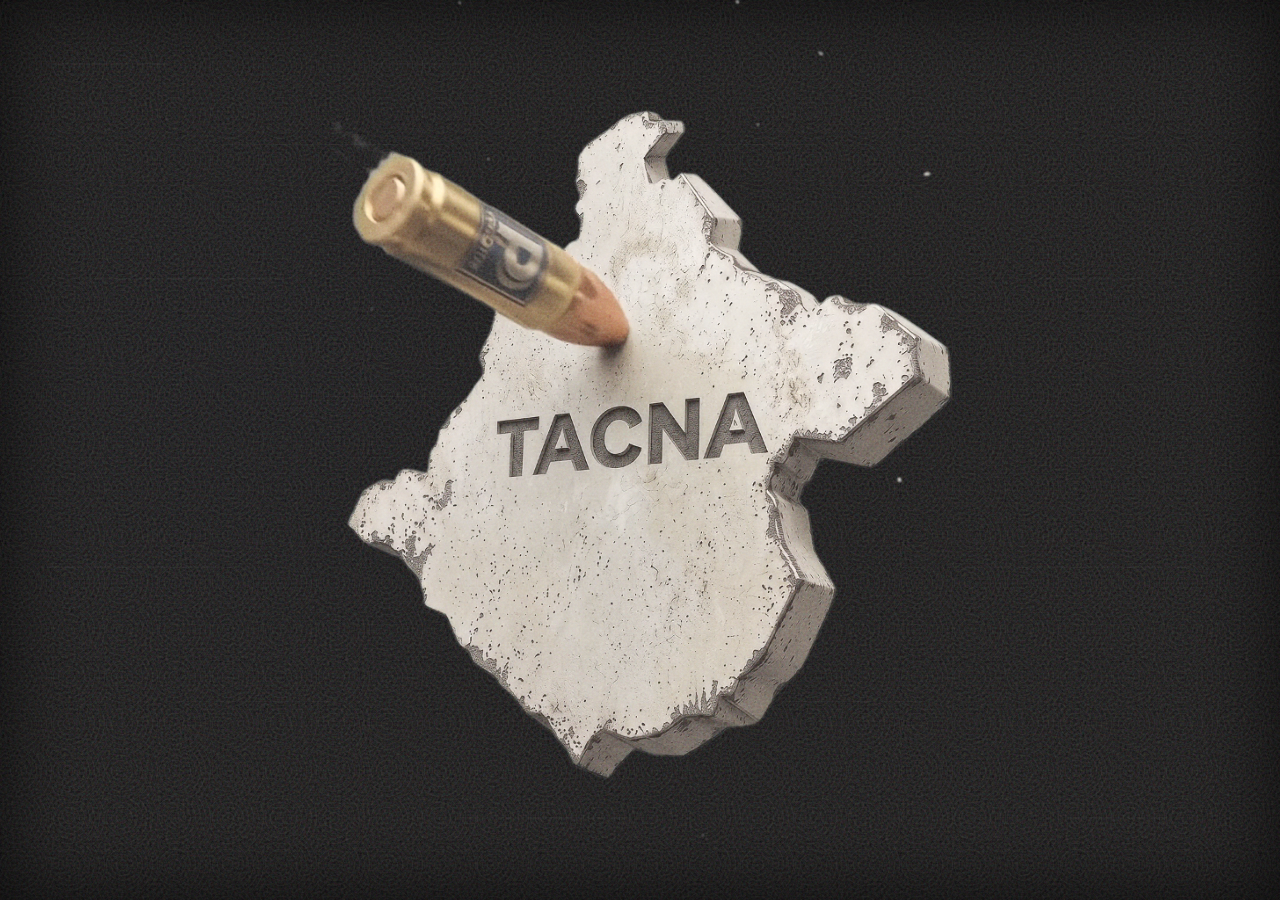
==== index.html @ 29232360 "17" ====
<!doctype html>
<html lang="es">
<head>
  <meta charset="UTF-8">
  <meta name="viewport" content="width=device-width, initial-scale=1">
  <meta name="theme-color" content="#000000">
  <meta name="description" content="YO NO · SÚMATE A LA CAMPAÑA">
  <meta property="og:title" content="¿ÉSTO QUIERES PARA TACNA?">
  <meta property="og:description" content="YO NO · SÚMATE A LA CAMPAÑA">
  <meta property="og:image" content="https://lamafiadelnorteentacna.github.io/img/prev.jpg">
  <meta property="og:image:secure_url" content="https://lamafiadelnorteentacna.github.io/img/prev.jpg">
  <meta property="og:image:type" content="image/jpeg">
  <meta property="og:image:alt" content="¿ESTO QUIERES PARA TACNA? YO NO. SÚMATE A LA CAMPAÑA">
  <meta property="og:image:width" content="1200">
  <meta property="og:image:height" content="630">
  <meta property="og:url" content="https://lamafiadelnorteentacna.github.io/">
  <meta property="og:type" content="website">
  <meta property="og:site_name" content="La mafia del norte en Tacna">
  <meta name="twitter:card" content="summary_large_image">
  <meta name="twitter:title" content="¿ESTO QUIERES PARA TACNA?">
  <meta name="twitter:description" content="YO NO · SÚMATE A LA CAMPAÑA">
  <meta name="twitter:image" content="https://lamafiadelnorteentacna.github.io/img/prev.jpg">
  <link rel="canonical" href="https://lamafiadelnorteentacna.github.io/">
  <title>¿ESTO QUIERES PARA TACNA?</title>
  <link rel="preconnect" href="https://fonts.googleapis.com">
  <link rel="preconnect" href="https://fonts.gstatic.com" crossorigin>
  <link href="https://fonts.googleapis.com/css2?family=Special+Elite&family=Staatliches&display=swap" rel="stylesheet">
  <link rel="stylesheet" href="style.css?v=20260925-background-2">
  <script src="script.js?v=20260925-audio-visibility-2" defer></script>
  <script src="gallery.js?v=20260925-gallery-rectangles-4" defer></script>
  <meta name="gallery-api-endpoint" content="https://mafia-tacna-api.acunanuncamas.workers.dev/api/gallery">
</head>
<body>
  <div class="intro" id="intro" hidden aria-label="Introducción visual">
    <video id="intro-video" autoplay muted playsinline preload="auto" aria-hidden="true" tabindex="-1">
      <source src="img/sangre.webm" type="video/webm">
      <source src="img/sangre.mp4" type="video/mp4">
    </video>
    <button class="skip-intro" id="skip-intro" type="button">Omitir intro <span aria-hidden="true">↗</span></button>
  </div>

  <div class="poster" id="poster" tabindex="-1">
    <header class="masthead">
      <!-- Edita aquí el título, manteniendo un span por línea. -->
      <h1><span>LA MAFIA DE ACUÑA</span><span>GOBERNARÁ TACNA</span></h1>
    </header>

    <main>
      <figure class="portrait">
        <div class="portrait-glow" aria-hidden="true"></div>
        <img src="img/acuna.png?v=ae7a9cd11261-1790397288" alt="Retrato de César Acuña" fetchpriority="high" decoding="async">
        <span class="registration registration-left" aria-hidden="true">+</span>
        <span class="registration registration-right" aria-hidden="true">+</span>
      </figure>

      <div class="lower-content">
      <section class="statement" aria-labelledby="question">
        <h2 id="question">¿ESTO QUIERES PARA  <span>TACNA?</span></h2>
        <button class="primary-button" id="say-no" type="button"><span>¡YO NO!</span><img class="button-hand" src="img/mano.png" width="40" height="54" alt="" aria-hidden="true" draggable="false"></button>
        <span class="test-mode-badge" id="test-mode-badge" hidden>&#129514; MODO PRUEBA</span>
        <div class="counter-block">
          <!-- Valor de muestra. Cada celda representa un dígito; no aumenta al pulsar. -->
          <div class="counter" id="counter" role="img" aria-label="Contador de muestra: 004320" data-value="004320">
            <span aria-hidden="true">0</span><span aria-hidden="true">0</span><span aria-hidden="true">4</span><span aria-hidden="true">3</span><span aria-hidden="true">2</span><span aria-hidden="true">0</span>
          </div>
          <p class="counter-caption">TU VOTO CONTIRBUYE CON UNA TACNA SIN MAFIAS</p>
        </div>
      </section>

      <section class="gallery-view" id="gallery-view" aria-labelledby="gallery-heading" hidden>
        <div class="gallery-heading-row">
          <button class="gallery-back" id="gallery-back" type="button">← INICIO</button>
          <h2 id="gallery-heading">GALERÍA DEL HORROR</h2>
        </div>
        <p class="gallery-status" id="gallery-status" role="status">CARGANDO GALERÍA...</p>
        <div class="gallery-columns" id="gallery-columns" aria-label="Fotografías de la galería"></div>
      </section>

    <nav class="bottom-nav" aria-label="Navegación principal">
      <a href="#"><svg viewBox="0 0 32 32" fill="none" stroke="currentColor" stroke-width="1.4" aria-hidden="true"><path d="M7 5h18v23H7zM11 10h10M11 14h10M17 19h4M17 23h4M11 19h3v4h-3z"/></svg><span>NOTICIAS</span></a>
      <a href="#galeria" id="gallery-nav-link" aria-controls="gallery-view"><svg viewBox="0 0 32 32" fill="none" stroke="currentColor" stroke-width="1.4" aria-hidden="true"><path d="M4 7h24v19H4zM4 23l8-8 6 6 4-4 6 6"/><circle cx="22" cy="12" r="2"/></svg><span class="nav-label">GALERÍA<br>DEL HORROR</span></a>
      <a href="#"><svg viewBox="0 0 32 32" fill="none" stroke="currentColor" stroke-width="1.4" aria-hidden="true"><circle cx="16" cy="16" r="12"/><g fill="currentColor" stroke="none"><circle cx="10" cy="16" r="1.5"/><circle cx="16" cy="16" r="1.5"/><circle cx="22" cy="16" r="1.5"/></g></svg><span>MÁS</span></a>
    </nav>
    <footer><span class="footer-mark" aria-hidden="true">×</span><p>SITIO DESARROLLADO POR <span>VERDADEROS TACNEÑOS</span></p><span class="footer-mark" aria-hidden="true">×</span></footer>
      </div>
    </main>
  </div>
  <div class="gallery-lightbox" id="gallery-lightbox" role="dialog" aria-modal="true" aria-label="Fotografía ampliada" hidden>
    <button class="gallery-lightbox-close" id="gallery-lightbox-close" type="button" aria-label="Cerrar fotografía">×</button>
    <figure class="gallery-lightbox-content">
      <img id="gallery-lightbox-image" alt="">
      <figcaption id="gallery-lightbox-caption"></figcaption>
    </figure>
  </div>
  <button class="audio-toggle" id="audio-toggle" type="button" aria-label="Silenciar audio" aria-pressed="false" hidden>
    <svg class="audio-icon" viewBox="0 0 24 24" fill="none" stroke="currentColor" stroke-width="1.7" stroke-linecap="round" stroke-linejoin="round" aria-hidden="true">
      <path d="M4 10v4h3l4 3V7l-4 3H4Z" fill="currentColor" stroke="none"/>
      <path class="audio-wave" d="M15 9.5a4 4 0 0 1 0 5M17.5 7a7.5 7.5 0 0 1 0 10"/>
    </svg>
  </button>
</body>
</html>
---- style.css ----
:root {
  color-scheme: dark;
  --red: #d80b1b;
  --paper: #d9d5cb;
  --blue: #0c40db;
  --typewriter: 'Special Elite', 'Courier New', monospace;
  --display: 'Staatliches', Impact, 'Arial Narrow', sans-serif;
}
* { box-sizing: border-box; }
html { background: #000; }
.poster::before {
  content: '';
  position: fixed;
  inset: 0;
  z-index: 32;
  width: 100%;
  height: 100%;
  pointer-events: none;
  mix-blend-mode: screen;
  opacity: .06;
  background:
    linear-gradient(90deg, transparent 0 4%, #ffffff5c 4.2% 13%, transparent 13.2% 29%, #ffffff40 29.2% 37%, transparent 37.2% 100%) 0 7% / 100% 2px no-repeat,
    linear-gradient(90deg, transparent 0 18%, #ffffff48 18.2% 31%, transparent 31.2% 56%, #ffffff55 56.2% 63%, transparent 63.2% 100%) 0 16% / 100% 1px no-repeat,
    linear-gradient(90deg, transparent 0 7%, #ffffff45 7.2% 22%, transparent 22.2% 44%, #ffffff50 44.2% 52%, transparent 52.2% 81%, #ffffff38 81.2% 89%, transparent 89.2% 100%) 0 31% / 100% 2px no-repeat,
    linear-gradient(90deg, transparent 0 25%, #ffffff4d 25.2% 39%, transparent 39.2% 68%, #ffffff42 68.2% 79%, transparent 79.2% 100%) 0 44% / 100% 1px no-repeat,
    linear-gradient(90deg, transparent 0 3%, #ffffff48 3.2% 17%, transparent 17.2% 48%, #ffffff55 48.2% 58%, transparent 58.2% 76%, #ffffff3d 76.2% 94%, transparent 94.2% 100%) 0 63% / 100% 2px no-repeat,
    linear-gradient(90deg, transparent 0 14%, #ffffff42 14.2% 27%, transparent 27.2% 61%, #ffffff4a 61.2% 72%, transparent 72.2% 100%) 0 78% / 100% 1px no-repeat,
    linear-gradient(90deg, transparent 0 36%, #ffffff4d 36.2% 49%, transparent 49.2% 83%, #ffffff38 83.2% 91%, transparent 91.2% 100%) 0 91% / 100% 2px no-repeat;
  animation: vhs-band-flicker 1.65s steps(8, end) infinite;
}
body {
  margin: 0;
  min-height: 100svh;
  background-color: #000;
  background-image: url("img/fondo a.png");
  background-position: center top;
  background-repeat: no-repeat;
  background-size: cover;
  background-attachment: fixed;
  color: var(--paper);
  font-family: var(--typewriter);
}
@media (max-width: 768px) {
  body {
    background-size: 100% auto;
    background-attachment: scroll;
  }
}
button, a { -webkit-tap-highlight-color: transparent; }
button { font: inherit; }
button, a { touch-action: manipulation; }
button:focus-visible, a:focus-visible { outline: 2px solid var(--blue); outline-offset: 7px; }
[hidden] { display: none !important; }
body::before,
body::after {
  content: ''; position: fixed; inset: 0; width: 100%; height: 100%; pointer-events: none;
}
body::before {
  z-index: 30;
  mix-blend-mode: overlay;
  opacity: .22;
  background-image:
    radial-gradient(circle at 12% 18%, #fff8 0 1px, transparent 1.5px),
    radial-gradient(circle at 68% 72%, #000b 0 1px, transparent 1.5px),
    radial-gradient(circle at 42% 46%, #fff6 0 1.5px, transparent 2px),
    url("data:image/svg+xml,%3Csvg viewBox='0 0 180 180' xmlns='http://www.w3.org/2000/svg'%3E%3Cfilter id='n'%3E%3CfeTurbulence type='fractalNoise' baseFrequency='.42' numOctaves='3' stitchTiles='stitch'/%3E%3C/filter%3E%3Cpath fill='%23fff' filter='url(%23n)' opacity='.75' d='M0 0h180v180H0z'/%3E%3C/svg%3E");
  background-size: 23px 19px, 31px 27px, 37px 33px, 180px 180px;
  animation: vhs-noise .34s steps(4, end) infinite;
}
body::after {
  z-index: 31;
  mix-blend-mode: screen;
  opacity: .32;
  background:
    repeating-radial-gradient(circle at 30% 40%, #ffffff22 0 1px, transparent 1px 5px),
    repeating-radial-gradient(circle at 70% 60%, #d80b1b18 0 1px, transparent 1px 7px),
    url("data:image/svg+xml,%3Csvg viewBox='0 0 180 180' xmlns='http://www.w3.org/2000/svg'%3E%3Cfilter id='n'%3E%3CfeTurbulence type='fractalNoise' baseFrequency='.42' numOctaves='3' stitchTiles='stitch'/%3E%3C/filter%3E%3Cpath fill='%23d80b1b' filter='url(%23n)' opacity='.7' d='M0 0h180v180H0z'/%3E%3C/svg%3E"),
    url("data:image/svg+xml,%3Csvg viewBox='0 0 180 180' xmlns='http://www.w3.org/2000/svg'%3E%3Cfilter id='n'%3E%3CfeTurbulence type='fractalNoise' baseFrequency='.38' numOctaves='3' stitchTiles='stitch'/%3E%3C/filter%3E%3Cpath fill='%230c40db' filter='url(%23n)' opacity='.7' d='M0 0h180v180H0z'/%3E%3C/svg%3E"),
    radial-gradient(ellipse at center, transparent 54%, #00000059 100%),
    radial-gradient(circle at 18% 42%, #003cff0d, transparent 34%),
    radial-gradient(circle at 82% 62%, #d80b1b0b, transparent 36%),
    repeating-linear-gradient(to bottom, transparent 0 2px, #ffffff12 2px 3px, #00000018 3px 4px),
    repeating-linear-gradient(90deg, transparent 0 76px, #0c40db06 77px, transparent 79px);
  background-color: #ffffff12;
  background-size: 53px 47px, 71px 61px, 180px 180px, 180px 180px, auto, auto;
  box-shadow: inset 0 0 80px #000a;
  animation: vhs-flicker 5.8s steps(5, end) infinite;
}
@keyframes vhs-noise {
  0%, 100% { background-position: 0 0; transform: translate(0); }
  25% { background-position: 2px -1px; transform: translateX(-1px); }
  50% { background-position: -1px 1px; transform: translateY(1px); }
  75% { background-position: 1px 0; transform: translateX(1px); }
}
@keyframes vhs-band-flicker {
  0%, 9%, 100% { opacity: .04; transform: translateX(0); }
  12% { opacity: .72; transform: translateX(-3px); }
  16% { opacity: .08; transform: translateX(2px); }
  34% { opacity: .58; transform: translateX(1px); }
  38% { opacity: .05; transform: translateX(-1px); }
  61% { opacity: .68; transform: translateX(3px); }
  66% { opacity: .04; transform: translateX(0); }
  84% { opacity: .52; transform: translateX(-2px); }
  88% { opacity: .06; transform: translateX(1px); }
}
@keyframes vhs-flicker {
  0%, 100% { opacity: .28; filter: brightness(.98); }
  46% { opacity: .36; filter: brightness(1.03); }
  47% { opacity: .25; filter: brightness(.96); }
  48% { opacity: .36; filter: brightness(1.04); }
}
@keyframes vhs-flicker-mobile {
  0%, 100% { opacity: .2; filter: brightness(.99); }
  46% { opacity: .26; filter: brightness(1.02); }
  47% { opacity: .18; filter: brightness(.98); }
  48% { opacity: .26; filter: brightness(1.02); }
}
@keyframes vhs-tracking {
  0%, 62%, 100% { background-position: 0 0, 0 0, 0 0, 0 0, 0 0, 0 0, 0 0, 0 0, 0 0, 0 -115%; }
  64% { background-position: 0 0, 0 0, 0 0, 0 0, 0 0, 0 0, 0 0, 0 0, 0 0, 0 112%; }
  66% { background-position: 0 0, 0 0, 0 0, 0 0, 0 0, 0 0, 0 0, 0 0, 0 0, 0 52%; }
  68% { background-position: 0 0, 0 0, 0 0, 0 0, 0 0, 0 0, 0 0, 0 0, 0 0, 0 112%; }
  70%, 100% { background-position: 0 0, 0 0, 0 0, 0 0, 0 0, 0 0, 0 0, 0 0, 0 0, 0 -115%; }
}
body.vhs-glitch-active::after {
  transform: translateX(4px);
  clip-path: inset(35% 0 61%);
  filter: brightness(1.16) saturate(1.25);
  opacity: .52;
  animation: none;
}
body.vhs-signal-clear::before,
body.vhs-signal-clear::after,
body.vhs-signal-clear .poster::before {
  opacity: 0 !important;
  animation: none !important;
  filter: none !important;
}
.poster { width: min(100%, 980px); padding: 22px 22px 12px; margin-inline: auto; }
.masthead { position: relative; z-index: 1; }
h1 { position: relative; width: fit-content; margin: 0 auto; font-family: var(--display); font-weight: 400; font-size: clamp(24px, 14.2vw, 128px); line-height: .86; letter-spacing: -.025em; text-align: center; color: var(--red); text-shadow: 1px 1px #490610, -1px 0 #a81424; transform: rotate(-1deg); animation: vhs-text-chroma 6.5s steps(2, end) infinite; }
h1 span { display: block; }
h1 span:nth-child(2) { color: #80caff; text-shadow: 1px 1px #133d64, -1px 0 #498ac0; }
h1::after { content: ''; position: absolute; inset: 0; pointer-events: none; opacity: .53; background: repeating-linear-gradient(176deg, transparent 0 9px, #0008 10px, transparent 11px 18px), repeating-linear-gradient(93deg, transparent 0 33px, #0009 34px, transparent 35px 67px); }
.portrait { position: relative; z-index: 2; isolation: isolate; margin: -38px -22px -23px; display: grid; place-items: center; }
.portrait-glow { display: none; }
.portrait img { display: block; width: 100%; max-width: 100%; height: auto; object-fit: contain; object-position: center bottom; filter: drop-shadow(10px 0 17px #06102b55); -webkit-mask-image: linear-gradient(#000 0 80%, transparent 100%); mask-image: linear-gradient(#000 0 80%, transparent 100%); }
.page-revealed .portrait img { animation: portrait-float 5.4s ease-in-out infinite; }
@keyframes portrait-float {
  0%, 100% { transform: translate3d(0, 0, 0) rotate(0deg); }
  20% { transform: translate3d(-2px, 2px, 0) rotate(-.18deg); }
  45% { transform: translate3d(2px, -2px, 0) rotate(.16deg); }
  70% { transform: translate3d(3px, 2px, 0) rotate(.2deg); }
}
.registration { position: absolute; bottom: 24%; color: #554747; font: 18px var(--typewriter); }
.registration-left { left: 2%; }
.registration-right { right: 2%; }
.lower-content { position: relative; z-index: 3; }
.statement { position: relative; z-index: 2; text-align: center; }
h2 { margin: 0 auto 8px; font-size: clamp(18px, 5.8vw, 29px); font-weight: 400; line-height: 1.15; letter-spacing: -.055em; text-shadow: 1px 0 #d80b1b55, -1px 0 #0c40db55; }
h2 span { color: var(--red); }
.primary-button {
  --glitch-shift: 3px;
  --glitch-return: -2px;
  gap: 8px;
  position: relative; display: flex; align-items: center; justify-content: center;
  width: min(78%, 280px); min-height: 64px; margin-inline: auto; padding: 5px 16px; text-align: center;
  border: 0; border-radius: 2px; isolation: isolate;
  background: transparent;
  color: #fff4e9; font: 400 clamp(42px, 13vw, 56px)/1 var(--display); letter-spacing: .045em;
  text-shadow: 0 2px 1px #700512, 1px 0 #d80b1b55, -1px 0 #0c40db55; cursor: pointer;
  filter: drop-shadow(0 4px 0 #62030d);
  transition: transform .18s, filter .18s;
}
.primary-button::before {
  content: ''; position: absolute; inset: 0; pointer-events: none;
  background:
    repeating-linear-gradient(173deg, transparent 0 11px, #36020866 12px, transparent 13px 25px),
    repeating-linear-gradient(87deg, transparent 0 39px, #f8a59c33 40px, transparent 41px 73px),
    linear-gradient(175deg, #bd1322, var(--red) 44%, #9f0715);
  box-shadow: inset 0 2px 0 #ff85925c, inset 0 -3px 0 #65030f, inset 0 0 14px #47000760;
  /* Small uneven cuts around the painted edges, without clipping the glow. */
  clip-path: polygon(0 6%, 5% 3%, 7% 6%, 12% 2%, 23% 4%, 25% 0, 38% 3%, 40% 1%, 54% 3%, 57% 0, 70% 3%, 72% 6%, 76% 2%, 90% 4%, 96% 1%, 100% 5%, 99% 23%, 100% 31%, 98.5% 45%, 100% 52%, 99% 68%, 100% 80%, 99% 96%, 94% 98%, 88% 95%, 85% 100%, 71% 97%, 66% 99%, 53% 96%, 49% 100%, 35% 97%, 31% 100%, 18% 96%, 14% 99%, 5% 96%, 0 98%, 1% 81%, 0 71%, 1.5% 57%, 0 48%, 1% 32%, 0 20%);
}
.primary-button::after {
  content: ''; position: absolute; inset: 4px; z-index: -1; pointer-events: none;
  border-radius: 5px; opacity: .6;
  box-shadow: 0 0 13px 3px #f0173b99, 0 0 27px 6px #c408234d;
}
.page-revealed .primary-button:not(.is-sequencing)::after {
  animation: button-glow 2.4s ease-in-out 3.3s infinite,
    button-glitch-glow 7.8s steps(1, end) 3.3s infinite;
}
@keyframes button-glow {
  0%, 100% { opacity: .45; transform: scale(.98); }
  50% { opacity: 1; transform: scale(1.025); }
}
.primary-button span { position: relative; z-index: 1; min-width: 0; overflow-wrap: anywhere; }
.primary-button .button-hand {
  position: relative; z-index: 1; display: block; flex: 0 0 auto;
  width: clamp(32px, 9vw, 40px); max-width: 40px; height: auto; max-height: 54px; aspect-ratio: 250 / 335;
  object-fit: contain; pointer-events: none; user-select: none;
  filter: drop-shadow(0 2px 2px #180106b3);
}
.page-revealed .primary-button:not(.is-sequencing) .button-hand {
  animation: button-hand-float 2.8s ease-in-out 3.3s infinite;
}
@keyframes button-hand-float {
  0%, 100% { transform: translateY(1px) rotate(0deg); }
  50% { transform: translateY(-4px) rotate(-4deg); }
}
/* Three different 195ms bursts, 2.5-2.7s apart; no duplicated text or JS. */
.page-revealed .primary-button:not(.is-sequencing):not(:active):not(.is-pressed) {
  animation: button-microglitch 7.8s steps(1, end) 3.3s infinite;
}
.page-revealed .primary-button:not(.is-sequencing) span {
  animation: button-text-glitch 7.8s steps(1, end) 3.3s infinite;
}
.page-revealed .primary-button:not(.is-sequencing)::before {
  animation: button-edge-glitch 7.8s steps(1, end) 3.3s infinite;
}
.primary-button:focus-visible { --glitch-shift: 4px; --glitch-return: -3px; }
/* Leave the existing pressed transform in full control during a tap. */
.primary-button:active span, .primary-button.is-pressed span,
.primary-button:active::before, .primary-button.is-pressed::before,
.primary-button:active::after, .primary-button.is-pressed::after {
  animation: none;
}
@keyframes button-microglitch {
  0%, 31.5%, 64.5%, 99.5%, 100% { transform: translateX(0); }
  29% { transform: translateX(var(--glitch-shift)); }
  29.7% { transform: translateX(var(--glitch-return)); }
  30.8% { transform: translateX(1px); }
  62% { transform: translateX(var(--glitch-return)); }
  63.2% { transform: translateX(var(--glitch-shift)); }
  64% { transform: translateX(-1px); }
  97% { transform: translateX(2px); }
  97.5% { transform: translateX(var(--glitch-return)); }
  98.6% { transform: translateX(var(--glitch-shift)); }
}
@keyframes button-text-glitch {
  0%, 31.5%, 64.5%, 99.5%, 100% { text-shadow: inherit; }
  29%, 63.2%, 97.5% {
    text-shadow: var(--glitch-shift) 0 #ff1744, var(--glitch-return) 0 #59e8ff, 0 2px 1px #700512;
  }
  29.7%, 62%, 98.6% {
    text-shadow: var(--glitch-return) 1px #ff1744, var(--glitch-shift) -1px #59e8ff, 0 2px 1px #700512;
  }
  30.8%, 64%, 97% { text-shadow: -1px 0 #ff1744, 2px 0 #59e8ff; }
}
@keyframes button-edge-glitch {
  0%, 31.5%, 64.5%, 99.5%, 100% { transform: none; }
  29%, 63.2%, 97.5% { transform: translateX(-1px) skewX(1deg); }
  29.7%, 62%, 98.6% { transform: translateX(1px) skewX(-1.2deg); }
  30.8%, 64%, 97% { transform: translateX(-1px); }
}
@keyframes button-glitch-glow {
  0%, 31.5%, 64.5%, 99.5%, 100% { filter: brightness(1); }
  29%, 63.2%, 97.5% { filter: brightness(1.8); }
  29.7%, 62%, 98.6% { filter: brightness(1.35); }
  30.8%, 64%, 97% { filter: brightness(1.6); }
}
@keyframes vhs-text-chroma {
  0%, 82%, 100% { text-shadow: 1px 1px #490610, -1px 0 #a81424; }
  83% { text-shadow: 2px 1px #d80b1b99, -2px 0 #0c40db99; }
  84% { text-shadow: 1px 1px #490610, -1px 0 #a81424; }
}
body.vhs-glitch-active :is(h1, h2, .primary-button) { text-shadow: 2px 0 #d80b1b99, -2px 0 #0c40db99; }
.primary-button:active, .primary-button.is-pressed { transform: translateY(4px) scale(.98); filter: brightness(.85) drop-shadow(0 1px 0 #62030d); }
/* Participation sequence: scoped to this button, with a fixed outer footprint. */
.primary-button > span, .primary-button .button-hand { transition: opacity .2s linear; }
.primary-button.is-sequencing {
  height: max(64px, calc(clamp(42px, 13vw, 56px) + 10px));
}
.primary-button[data-phase="fading"] > span,
.primary-button.is-sequencing .button-hand { opacity: 0; }
.primary-button.is-sequencing:not([data-phase="fading"]) .button-hand { visibility: hidden; }
.primary-button.is-sequencing:not([data-phase="fading"]) > span {
  position: absolute; inset: 0 12px; display: flex; align-items: center; justify-content: center;
  font: 400 clamp(12px, 3.4vw, 15px)/1.25 var(--typewriter);
  letter-spacing: 0; color: #080b10; text-shadow: none; overflow-wrap: normal;
}
.primary-button[data-phase="registering"] > span::after {
  content: '|'; flex: 0 0 auto; margin-left: 2px;
  animation: button-registration-cursor .7s steps(1, end) infinite;
}
.primary-button.is-confirmed::before {
  background:
    repeating-linear-gradient(173deg, transparent 0 11px, #05265055 12px, transparent 13px 25px),
    repeating-linear-gradient(87deg, transparent 0 39px, #d9f5ff55 40px, transparent 41px 73px),
    linear-gradient(175deg, #80caff, #58b4ef 55%, #0c40db);
  box-shadow: inset 0 2px 0 #e0f7ff99, inset 0 -3px 0 #103970, inset 0 0 14px #082b5040;
}
.primary-button.is-confirmed::after {
  box-shadow: 0 0 13px 3px #80caff99, 0 0 27px 6px #0c40db66;
}
.primary-button.is-confirmed { filter: drop-shadow(0 4px 0 #103970); }
.primary-button.is-sequencing[data-phase="signal"] > span {
  font-size: clamp(16px, 4.5vw, 21px);
}
.primary-button.is-sequencing[data-phase="confirmed"] > span {
  font-size: clamp(16px, 4.5vw, 21px);
  animation: button-confirmation-impact .16s ease-out both;
}
.primary-button:is([data-phase="signal"], [data-phase="reset"]) {
  --signal-duration: 240ms; transition: none;
  animation: button-signal-change var(--signal-duration) steps(1, end) both;
}
.primary-button[data-phase="reset"] { --signal-duration: 180ms; }
.primary-button.is-sequencing:is([data-phase="signal"], [data-phase="reset"]) > span {
  text-shadow: 3px 0 #ff1744, -3px 0 #80caff;
}
.primary-button:is([data-phase="signal"], [data-phase="reset"]) > span::before {
  content: ''; position: absolute; inset: 0 -12px; z-index: 2; pointer-events: none;
  background: linear-gradient(0deg, transparent 0 18%, #80caffb3 18% 26%, transparent 26% 47%, #ff1744b3 47% 53%, transparent 53% 73%, #e7faff99 73% 80%, transparent 80%);
  mix-blend-mode: screen;
  animation: button-signal-bands var(--signal-duration) steps(1, end) both;
}
.primary-button:is([data-phase="signal"], [data-phase="reset"])::before {
  animation: button-signal-edge var(--signal-duration) steps(1, end) both;
}
.primary-button:is([data-phase="signal"], [data-phase="reset"])::after {
  opacity: 1; filter: brightness(1.8);
}
@keyframes button-registration-cursor { 0%, 100% { opacity: 1; } 50% { opacity: 0; } }
@keyframes button-confirmation-impact {
  from { opacity: .2; transform: scale(.94); }
  to { opacity: 1; transform: scale(1); }
}
@keyframes button-signal-change {
  0%, 100% { transform: translateX(0); }
  12% { transform: translateX(-4px); }
  31% { transform: translateX(3px) skewX(1deg); }
  48% { transform: translateX(-3px); }
  67% { transform: translateX(4px) skewX(-1deg); }
  84% { transform: translateX(-1px); }
}
@keyframes button-signal-bands {
  0%, 100% { opacity: 0; transform: translateX(0); }
  12%, 48% { opacity: .85; transform: translateX(5px); }
  31%, 67% { opacity: .65; transform: translateX(-5px); }
  84% { opacity: .3; transform: translateX(2px); }
}
@keyframes button-signal-edge {
  0%, 100% { transform: none; }
  12%, 48% { transform: translateX(1px) skewX(-1.5deg); }
  31%, 67% { transform: translateX(-1px) skewX(1.5deg); }
  84% { transform: translateX(1px); }
}
@media (prefers-reduced-motion: reduce) {
  .primary-button.is-sequencing:is([data-phase="signal"], [data-phase="reset"]) > span { text-shadow: none; }
  .primary-button:is([data-phase="signal"], [data-phase="reset"]) > span::before { display: none; }
  .primary-button:is([data-phase="signal"], [data-phase="reset"])::after { filter: none; }
}
.test-mode-badge:not([hidden]) { display: block; width: max-content; margin: 6px auto 0; padding: 2px 5px; border: 1px solid #6b655e; color: #aaa39b; font-size: 9px; letter-spacing: .08em; }
.counter-block { margin: 12px auto 0; }
.counter { display: flex; justify-content: center; gap: 4px; }
.counter span { position: relative; display: grid; place-items: center; width: clamp(29px, 8.7vw, 39px); height: clamp(39px, 11vw, 48px); border: 1px solid #7c786d; border-radius: 2px; background: linear-gradient(#c0bdb4, #eee9dc 48%, #77736b 49%, #ddd8cb 52%, #c9c5b9); color: #171717; box-shadow: inset 0 0 6px #0005, 0 2px #292621; font: 400 clamp(27px, 7.8vw, 35px)/1 var(--typewriter); padding-top: 5px; }
/* Flip only the paper digits that change, starting at the rightmost cell. */
.counter span.is-flipping { color: transparent; perspective: 220px; }
.counter span.is-flipping::before,
.counter span.is-flipping::after {
  position: absolute; inset: -1px; display: grid; place-items: center; padding-top: 5px;
  border: 1px solid #7c786d; border-radius: 2px;
  background: linear-gradient(#c0bdb4, #eee9dc 48%, #77736b 49%, #ddd8cb 52%, #c9c5b9);
  color: #171717; box-shadow: inset 0 0 6px #0005, 0 2px #292621;
  backface-visibility: hidden;
}
.counter span.is-flipping::before {
  content: attr(data-flip-from); transform-origin: center top;
  animation: counter-flip-out 460ms ease-in var(--flip-delay) both;
}
.counter span.is-flipping::after {
  content: attr(data-flip-to); transform-origin: center bottom;
  animation: counter-flip-in 460ms ease-out var(--flip-delay) both;
}
@keyframes counter-flip-out {
  0%, 4% { opacity: 1; transform: rotateX(0); }
  49% { opacity: 1; transform: rotateX(-90deg); filter: blur(.4px); }
  50%, 100% { opacity: 0; transform: rotateX(-90deg); }
}
@keyframes counter-flip-in {
  0%, 49% { opacity: 0; transform: rotateX(90deg); }
  50% { opacity: 1; transform: rotateX(90deg); filter: blur(.4px); }
  100% { opacity: 1; transform: rotateX(0); }
}
@media (prefers-reduced-motion: reduce) {
  .counter span.is-flipping::before,
  .counter span.is-flipping::after { animation: none; }
}
.counter span:nth-child(3n) { transform: rotate(.7deg) translateY(1px); }
.counter span:nth-child(4) { transform: rotate(-1deg); }
.counter-caption { margin: 8px 0 0; font-size: 8px; letter-spacing: .18em; color: #928b84; }
.bottom-nav { display: grid; grid-template-columns: repeat(3, minmax(0, 1fr)); max-width: 460px; margin: 6px auto 0; padding: 2px 0; }
.bottom-nav a { display: flex; flex-direction: column; align-items: center; justify-content: center; gap: 6px; min-height: 52px; color: #b8b2aa; text-decoration: none; font-size: 11px; letter-spacing: .09em; transition: color .2s; }
.bottom-nav .nav-label { line-height: 1; text-align: center; }
.bottom-nav svg { width: 28px; height: 28px; }
footer { display: flex; align-items: center; justify-content: center; gap: 4px; margin: 6px auto 0; color: #918a83; font-size: clamp(7px, 1.9vw, 9px); letter-spacing: .035em; }
footer p { margin: 0; }
footer span:not(.footer-mark) { color: #bdb5ab; }
.footer-mark { color: #950d1b; font-size: 19px; line-height: 1; flex-shrink: 0; }
.intro { position: fixed; inset: 0; z-index: 20; display: flex; align-items: center; justify-content: center; overflow: hidden; background: #000; opacity: 1; transition: opacity var(--intro-fade-duration, 1400ms) ease-in-out; }
.intro video { display: block; width: auto; height: min(100dvh, 100svh); max-width: 100vw; object-fit: contain; }
.intro.is-leaving { opacity: 0; pointer-events: none; }
.skip-intro { position: absolute; right: 50%; bottom: max(24px, env(safe-area-inset-bottom)); transform: translateX(50%); border: 2px solid var(--red); outline: 2px solid var(--red); outline-offset: 4px; padding: 13px 20px; min-height: 48px; max-width: calc(100vw - 32px); color: #fff; background: var(--red); font-size: clamp(16px, 4vw, 19px); cursor: pointer; }
.skip-intro:focus-visible { outline: 3px solid #fff; outline-offset: 4px; }
.skip-intro.is-ready { animation: skip-intro-float 2.8s ease-in-out infinite; }
.skip-intro span { margin-left: 7px; }
.audio-toggle { position: fixed; right: max(16px, env(safe-area-inset-right)); bottom: max(32px, calc(env(safe-area-inset-bottom) + 16px)); z-index: 40; display: grid; place-items: center; width: 34px; height: 34px; padding: 0; border: 1px solid #d9d5cb99; border-radius: 50%; color: var(--paper); background: #000b; cursor: pointer; }
.audio-icon { width: 19px; height: 19px; }
.audio-toggle.is-muted { color: var(--red); border-color: var(--red); }
.audio-toggle.is-muted .audio-wave { display: none; }
.audio-toggle:focus-visible { outline: 1px solid var(--red); outline-offset: 3px; }
@media (hover: hover) {
  .audio-toggle:hover { color: #fff; border-color: var(--red); }
}
@keyframes skip-intro-float {
  0%, 100% { transform: translateX(50%) translateY(0) scale(1); }
  35% { transform: translateX(50%) translateY(-4px) scale(1.025); }
  68% { transform: translateX(50%) translateY(1px) scale(.98); }
}
.intro-playing { overflow: hidden; }
/* Keep the layout in place while the three groups emerge from the background. */
.poster:focus { outline: none; }
.intro-playing :is(.portrait, .masthead, .lower-content) { opacity: 0; visibility: hidden; }
.page-revealed :is(.portrait, .masthead, .lower-content) {
  animation: emerge .95s cubic-bezier(.2, .65, .3, 1) both;
  transform-origin: center center;
}
.page-revealed .portrait { animation-delay: .35s; }
.page-revealed .masthead { animation-delay: 1.3s; }
.page-revealed .lower-content { animation-delay: 2.25s; transform-origin: center top; }
@keyframes emerge {
  from { opacity: 0; visibility: hidden; transform: scale(.78); }
  to { opacity: 1; visibility: visible; transform: scale(1); }
}
@media (hover: hover) {
  .primary-button:hover:not(:active):not(.is-pressed) { --glitch-shift: 4px; --glitch-return: -3px; filter: brightness(1.12) drop-shadow(0 4px 0 #62030d); }

  .bottom-nav a:hover { color: var(--red); }
  .bottom-nav a:nth-child(2):hover { color: #7393ff; }
  .skip-intro:hover { border-color: var(--red); }
}
@media (min-width: 600px) {
  .poster { padding: 28px 42px 20px; }
  .portrait { margin: -58px -14px -28px; }
  .portrait img { max-height: 440px; max-width: 540px; }
  .registration-left { left: 17%; }
  .registration-right { right: 17%; }
  .bottom-nav { margin-top: 6px; }
}
@media (min-width: 769px) {
  .intro video { height: 125dvh; width: auto; max-width: none; object-fit: contain; }
}
@media (max-width: 768px) {
  .intro video { height: min(94dvh, 94svh); max-width: 96vw; }
}
@media (prefers-reduced-motion: reduce) {
  .poster::before { opacity: .22; animation: none; }
  *, *::before, *::after { animation: none !important; transition: none !important; }
  body::before { opacity: .07; transform: none; }
  body::after { opacity: .08; filter: none; background-position: 0 0, 0 0, 0 0, 0 0, 0 0, 0 0; }
}
@media (max-width: 599px) {
  .poster::before { opacity: .32; }
  body::before { opacity: .13; }
  body::after { opacity: .2; box-shadow: inset 0 0 58px #0008; animation-name: vhs-flicker-mobile, vhs-tracking; }
  h1 { animation-duration: 8s; }
  h1 { text-shadow: 1px 1px #490610, -1px 0 #a8142480; }
  h1 span:nth-child(2) { text-shadow: 1px 1px #133d6480, -1px 0 #498ac080; }
  h2 { text-shadow: 1px 0 #d80b1b38, -1px 0 #0c40db38; }
  .primary-button { text-shadow: 0 2px 1px #700512, 1px 0 #d80b1b38, -1px 0 #0c40db38; }
}
@media (prefers-reduced-motion: reduce) {
  body::before { opacity: .07; }
  body::after { opacity: .1; box-shadow: inset 0 0 58px #0007; }
}

/* Gallery view shares the existing navigation and footer with the landing. */
.poster.view-switching :is(.masthead, .portrait, .statement) {
  animation: none;
  transition: opacity .36s ease;
}
.poster.gallery-open :is(.masthead, .portrait, .statement) {
  opacity: 0;
  pointer-events: none;
}
.gallery-view {
  position: relative;
  width: min(1280px, calc(100vw - 32px));
  margin: 0 0 18px 50%;
  transform: translateX(-50%);
  opacity: 0;
  transition: opacity .36s ease;
}
.gallery-view.is-visible { opacity: 1; }
.gallery-heading-row {
  display: flex;
  align-items: end;
  justify-content: space-between;
  gap: 16px;
  margin-bottom: 14px;
}
.gallery-heading-row h2 {
  margin: 0;
  color: #80caff;
  font: 400 clamp(26px, 5vw, 52px)/.95 var(--display);
  letter-spacing: .015em;
  text-align: right;
}
.gallery-back {
  flex: 0 0 auto;
  padding: 7px 9px;
  border: 1px solid #6e6765;
  color: var(--paper);
  background: #0d0d0d;
  font: 400 12px var(--typewriter);
  cursor: pointer;
}
.gallery-back:hover, .gallery-back:focus-visible { border-color: #80caff; color: #80caff; }
.gallery-status {
  margin: 12px auto;
  color: #aaa39b;
  font: 400 12px/1.5 var(--typewriter);
  text-align: center;
}
.gallery-columns {
  --gallery-gap: 8px;
  display: grid;
  grid-template-columns: repeat(var(--gallery-count, 2), minmax(0, 1fr));
  gap: var(--gallery-gap);
  height: clamp(380px, calc(100dvh - 185px), 790px);
  overflow: hidden;
  background: #000;
}
.gallery-columns:empty { display: none; }
.gallery-column {
  min-width: 0;
  overflow: hidden;
  opacity: 0;
  transform: translate3d(0, -70px, 0);
  transition: opacity .55s ease, transform .65s cubic-bezier(.2, .65, .3, 1);
  transition-delay: calc(var(--column-index) * 55ms);
}
.gallery-column:nth-child(even) { transform: translate3d(0, 70px, 0); }
.gallery-columns.is-entered .gallery-column { opacity: 1; transform: translate3d(0, 0, 0); }
.gallery-track { display: flex; flex-direction: column; }
.gallery-view.is-running .gallery-track { will-change: transform; }
.gallery-column[data-direction="up"] .gallery-track {
  animation: gallery-scroll-up var(--travel-duration) linear infinite;
  animation-play-state: paused;
}
.gallery-column[data-direction="down"] .gallery-track {
  animation: gallery-scroll-down var(--travel-duration) linear infinite;
  animation-play-state: paused;
}
.gallery-view.is-running .gallery-track { animation-play-state: running; }
.gallery-view.is-running .gallery-column.is-paused .gallery-track { animation-play-state: paused; }
@media (hover: hover) {
  .gallery-view.is-running .gallery-column:hover .gallery-track,
  .gallery-view.is-running .gallery-column:focus-within .gallery-track { animation-play-state: paused; }
}
.gallery-set {
  display: flex;
  flex-direction: column;
  gap: var(--gallery-gap);
  padding-bottom: var(--gallery-gap);
}
.gallery-photo {
  display: block;
  width: 100%;
  aspect-ratio: 4 / 5;
  padding: 0;
  overflow: hidden;
  border: 0;
  background: #171416;
  cursor: zoom-in;
}
.gallery-photo img {
  display: block;
  width: 100%;
  height: 100%;
  object-fit: cover;
  opacity: .75;
  filter: brightness(.55);
  transition: opacity .28s ease, filter .28s ease, transform .28s ease;
}
.gallery-photo:is(:hover, :focus-visible, .is-selected) img {
  opacity: 1;
  filter: brightness(1);
  transform: scale(1.035);
}
.gallery-photo:focus-visible { outline: 2px solid #80caff; outline-offset: -2px; }
@keyframes gallery-scroll-up {
  from { transform: translate3d(0, 0, 0); }
  to { transform: translate3d(0, -50%, 0); }
}
@keyframes gallery-scroll-down {
  from { transform: translate3d(0, -50%, 0); }
  to { transform: translate3d(0, 0, 0); }
}
.gallery-lightbox {
  position: fixed;
  inset: 0;
  z-index: 60;
  display: grid;
  place-items: center;
  padding: 56px 16px 24px;
  background: #000e;
}
.gallery-lightbox-content { max-width: 100%; max-height: 100%; margin: 0; text-align: center; }
.gallery-lightbox-content img {
  display: block;
  max-width: min(100%, 1100px);
  max-height: calc(100dvh - 110px);
  margin: auto;
  object-fit: contain;
}
.gallery-lightbox-content figcaption { margin-top: 10px; color: var(--paper); font-size: 12px; }
.gallery-lightbox-close {
  position: absolute;
  top: max(12px, env(safe-area-inset-top));
  right: max(14px, env(safe-area-inset-right));
  width: 42px;
  height: 42px;
  border: 1px solid #a39c96;
  color: #fff;
  background: #111;
  font-size: 29px;
  line-height: 1;
  cursor: pointer;
}
body.gallery-lightbox-open { overflow: hidden; }
@media (max-width: 599px) {
  .gallery-view { width: calc(100vw - 16px); }
  .gallery-heading-row { gap: 8px; }
  .gallery-heading-row h2 { font-size: clamp(25px, 8vw, 38px); }
  .gallery-columns { --gallery-gap: 6px; height: clamp(400px, calc(100dvh - 170px), 730px); }
}
@media (prefers-reduced-motion: reduce) {
  .poster.view-switching :is(.masthead, .portrait, .statement),
  .gallery-view, .gallery-column { transition: none; }
  .gallery-column { opacity: 1; transform: none; overflow-y: auto; }
  .gallery-track { animation: none !important; will-change: auto; }
  .gallery-set[aria-hidden="true"] { display: none; }
  .gallery-photo img { transition: none; }
}
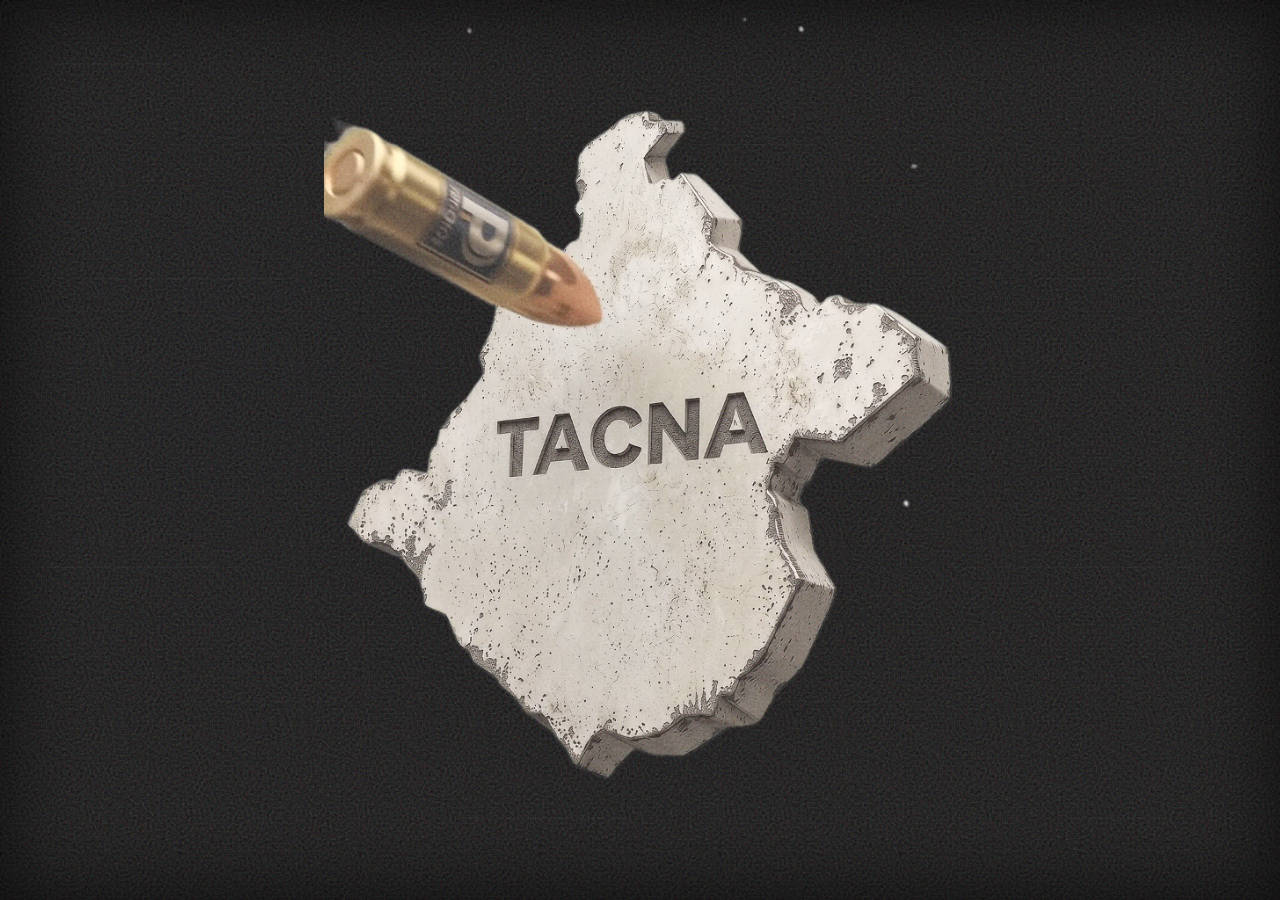
==== commit 8ef8ecf7: "18" ====
--- a/index.html
+++ b/index.html
@@ -25,9 +25,9 @@
   <link rel="preconnect" href="https://fonts.googleapis.com">
   <link rel="preconnect" href="https://fonts.gstatic.com" crossorigin>
   <link href="https://fonts.googleapis.com/css2?family=Special+Elite&family=Staatliches&display=swap" rel="stylesheet">
-  <link rel="stylesheet" href="style.css?v=20260925-background-2">
+  <link rel="stylesheet" href="style.css?v=20260926-gallery-tabs-5">
   <script src="script.js?v=20260925-audio-visibility-2" defer></script>
-  <script src="gallery.js?v=20260925-gallery-rectangles-4" defer></script>
+  <script src="gallery.js?v=20260926-gallery-tabs-6" defer></script>
   <meta name="gallery-api-endpoint" content="https://mafia-tacna-api.acunanuncamas.workers.dev/api/gallery">
 </head>
 <body>
@@ -72,8 +72,15 @@
           <button class="gallery-back" id="gallery-back" type="button">← INICIO</button>
           <h2 id="gallery-heading">GALERÍA DEL HORROR</h2>
         </div>
-        <p class="gallery-status" id="gallery-status" role="status">CARGANDO GALERÍA...</p>
-        <div class="gallery-columns" id="gallery-columns" aria-label="Fotografías de la galería"></div>
+        <div class="gallery-tabs" role="tablist" aria-label="Contenido de la galería">
+          <button class="gallery-tab" id="gallery-photos-tab" type="button" role="tab" aria-selected="true" aria-controls="gallery-photos-panel">FOTOS</button>
+          <button class="gallery-tab" id="gallery-videos-tab" type="button" role="tab" aria-selected="false" aria-controls="gallery-videos-panel" tabindex="-1">VIDEOS</button>
+        </div>
+        <div id="gallery-photos-panel" role="tabpanel" aria-labelledby="gallery-photos-tab">
+          <p class="gallery-status" id="gallery-status" role="status">CARGANDO GALERÍA...</p>
+          <div class="gallery-columns" id="gallery-columns" aria-label="Fotografías de la galería"></div>
+        </div>
+        <div class="gallery-videos-panel" id="gallery-videos-panel" role="tabpanel" aria-labelledby="gallery-videos-tab" hidden></div>
       </section>
 
     <nav class="bottom-nav" aria-label="Navegación principal">
--- a/style.css
+++ b/style.css
@@ -42,7 +42,7 @@
 }
 @media (max-width: 768px) {
   body {
-    background-size: 100% auto;
+    background-image: none;
     background-attachment: scroll;
   }
 }
@@ -494,6 +494,14 @@
   transition: opacity .36s ease;
 }
 .gallery-view.is-visible { opacity: 1; }
+.gallery-tabs { display: flex; justify-content: center; gap: 10px; margin-bottom: 14px; }
+.gallery-tab { min-width: 100px; min-height: 44px; padding: 10px 18px; border: 1px solid #6e6765; background: #0d0d0d; color: var(--paper); font: 400 14px/1 var(--typewriter); cursor: pointer; }
+.gallery-tab[aria-selected="true"] { border-color: var(--red); background: var(--red); color: #fff; }
+.gallery-tab:focus-visible { outline: 2px solid #80caff; outline-offset: 3px; }
+.gallery-videos-panel { height: clamp(380px, calc(100dvh - 185px), 790px); background: #000; }
+@media (max-width: 599px) {
+  .gallery-videos-panel { height: clamp(400px, calc(100dvh - 170px), 730px); }
+}
 .gallery-heading-row {
   display: flex;
   align-items: end;
@@ -533,7 +541,7 @@
   overflow: hidden;
   background: #000;
 }
-.gallery-columns:empty { display: none; }
+.gallery-view:not(.is-loading) .gallery-columns:empty { display: none; }
 .gallery-column {
   min-width: 0;
   overflow: hidden;
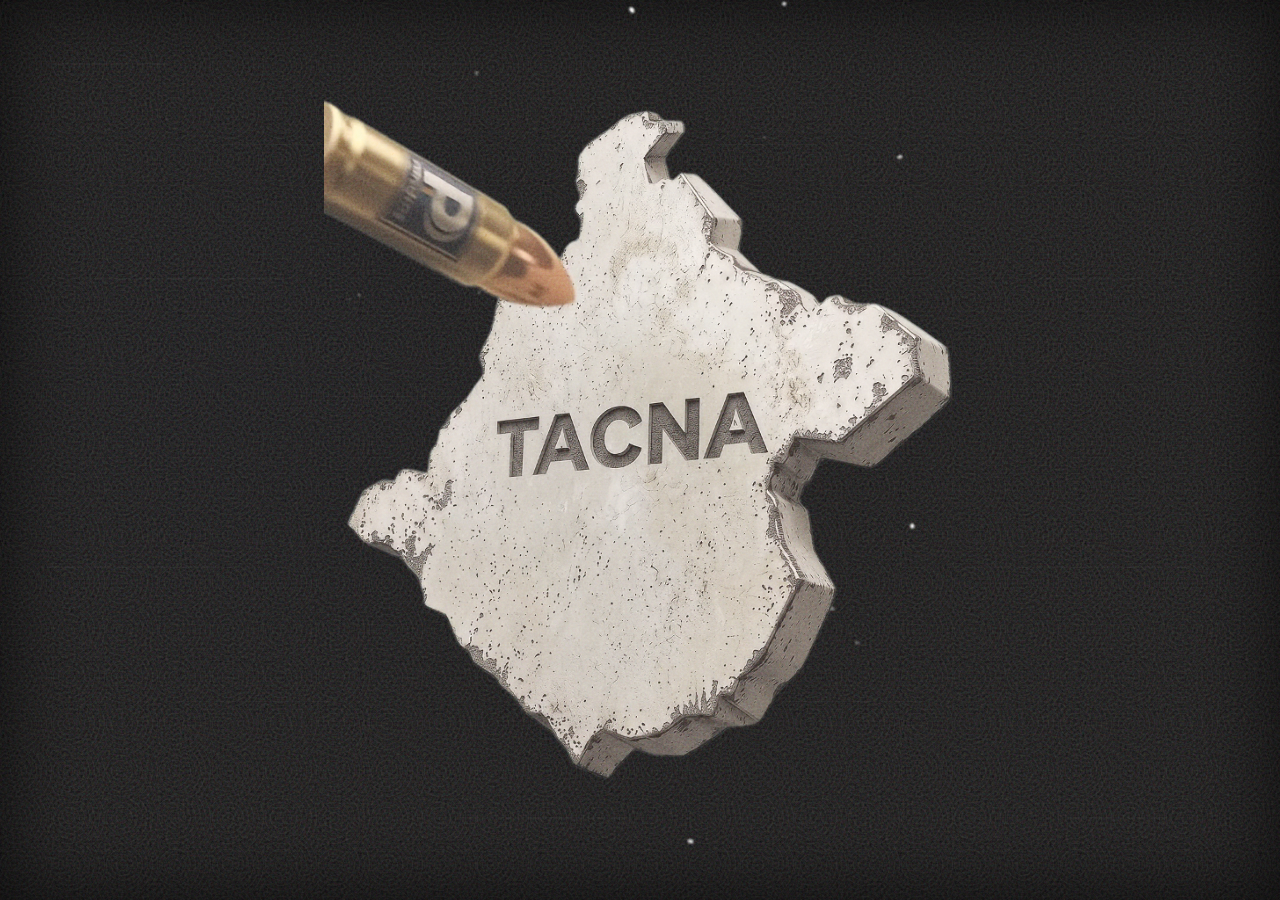
==== commit dcaaeb98: "19" ====
--- a/index.html
+++ b/index.html
@@ -25,9 +25,10 @@
   <link rel="preconnect" href="https://fonts.googleapis.com">
   <link rel="preconnect" href="https://fonts.gstatic.com" crossorigin>
   <link href="https://fonts.googleapis.com/css2?family=Special+Elite&family=Staatliches&display=swap" rel="stylesheet">
-  <link rel="stylesheet" href="style.css?v=20260926-gallery-tabs-5">
-  <script src="script.js?v=20260925-audio-visibility-2" defer></script>
-  <script src="gallery.js?v=20260926-gallery-tabs-6" defer></script>
+  <link rel="stylesheet" href="style.css?v=20260926-videos-1">
+  <script src="script.js?v=20260926-videos-1" defer></script>
+  <script src="gallery.js?v=20260926-videos-1" defer></script>
+  <script src="gallery-videos.js?v=1" defer></script>
   <meta name="gallery-api-endpoint" content="https://mafia-tacna-api.acunanuncamas.workers.dev/api/gallery">
 </head>
 <body>
@@ -99,6 +100,12 @@
       <figcaption id="gallery-lightbox-caption"></figcaption>
     </figure>
   </div>
+  <dialog class="gallery-video-dialog" id="gallery-video-dialog" aria-label="Video ampliado">
+    <button class="gallery-video-close" id="gallery-video-close" type="button" aria-label="Cerrar video">×</button>
+    <video id="gallery-video-player" controls playsinline preload="metadata"></video>
+    <p id="gallery-video-caption"></p>
+    <p id="gallery-video-status" role="status"></p>
+  </dialog>
   <button class="audio-toggle" id="audio-toggle" type="button" aria-label="Silenciar audio" aria-pressed="false" hidden>
     <svg class="audio-icon" viewBox="0 0 24 24" fill="none" stroke="currentColor" stroke-width="1.7" stroke-linecap="round" stroke-linejoin="round" aria-hidden="true">
       <path d="M4 10v4h3l4 3V7l-4 3H4Z" fill="currentColor" stroke="none"/>
--- a/style.css
+++ b/style.css
@@ -652,4 +652,24 @@
   .gallery-track { animation: none !important; will-change: auto; }
   .gallery-set[aria-hidden="true"] { display: none; }
   .gallery-photo img { transition: none; }
+}
+/* Video previews reuse the photo columns and their alternating movement. */
+.gallery-videos-panel { height: auto; min-height: clamp(380px, calc(100dvh - 185px), 790px); }
+.video-columns:empty { display: none; }
+.gallery-videos-panel.is-running .gallery-track { animation-play-state: running; }
+.gallery-video-card { aspect-ratio: 9 / 16; position: relative; }
+.gallery-video-card video { display: block; width: 100%; height: 100%; object-fit: cover; pointer-events: none; opacity: .75; filter: brightness(.65); }
+.gallery-video-card:is(:hover, :focus-visible) video { opacity: 1; filter: brightness(1); }
+.video-play-mark { position: absolute; inset: 0; display: grid; place-items: center; color: #fff; font: 24px/1 sans-serif; text-shadow: 0 2px 8px #000; pointer-events: none; }
+.gallery-video-dialog { position: fixed; inset: 0; width: 100%; max-width: none; height: 100%; max-height: none; margin: 0; padding: 52px 16px 18px; border: 0; background: #000f; color: var(--paper); text-align: center; }
+.gallery-video-dialog::backdrop { background: #000e; }
+.gallery-video-dialog video { display: block; width: auto; max-width: 100%; height: min(76dvh, 900px); margin: 0 auto; object-fit: contain; background: #000; }
+.gallery-video-dialog p { margin: 12px auto 0; max-width: 600px; font-size: 12px; }
+.gallery-video-close { position: absolute; right: max(16px, env(safe-area-inset-right)); top: max(12px, env(safe-area-inset-top)); width: 38px; height: 38px; border: 1px solid #aaa; background: #000; color: #fff; font-size: 27px; cursor: pointer; }
+body.gallery-video-open { overflow: hidden; }
+@media (hover: hover) {
+  .gallery-videos-panel.is-running .gallery-column:is(:hover, :focus-within) .gallery-track { animation-play-state: paused; }
+}
+@media (max-width: 599px) {
+  .gallery-videos-panel { min-height: clamp(400px, calc(100dvh - 170px), 730px); }
 }
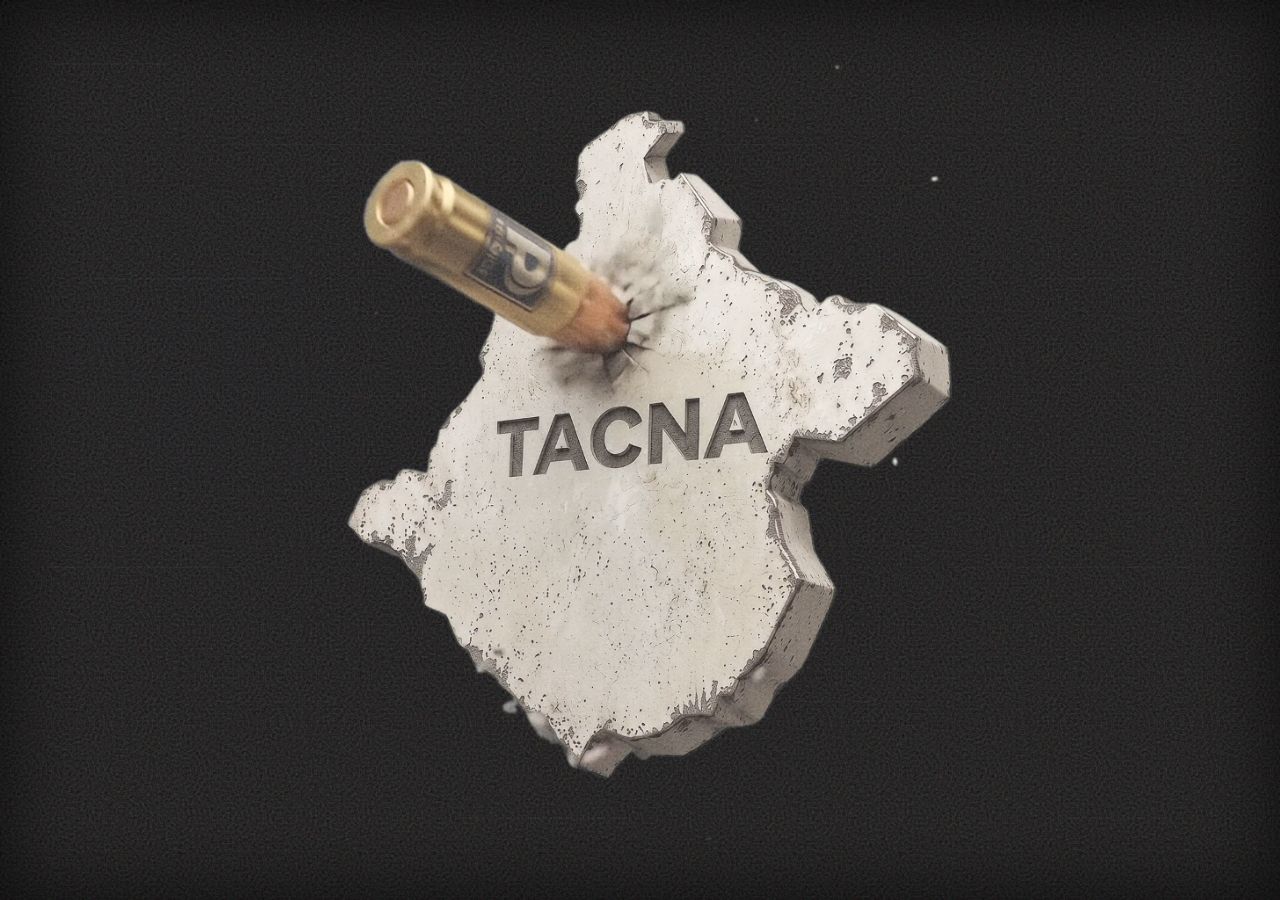
==== commit b53a25ad: "20" ====
--- a/index.html
+++ b/index.html
@@ -25,10 +25,10 @@
   <link rel="preconnect" href="https://fonts.googleapis.com">
   <link rel="preconnect" href="https://fonts.gstatic.com" crossorigin>
   <link href="https://fonts.googleapis.com/css2?family=Special+Elite&family=Staatliches&display=swap" rel="stylesheet">
-  <link rel="stylesheet" href="style.css?v=20260926-videos-1">
-  <script src="script.js?v=20260926-videos-1" defer></script>
-  <script src="gallery.js?v=20260926-videos-1" defer></script>
-  <script src="gallery-videos.js?v=1" defer></script>
+  <link rel="stylesheet" href="style.css?v=20260926-gallery-fit-2">
+  <script src="script.js?v=20260926-gallery-fit-2" defer></script>
+  <script src="gallery.js?v=20260926-gallery-fit-2" defer></script>
+  <script src="gallery-videos.js?v=20260926-gallery-fit-2" defer></script>
   <meta name="gallery-api-endpoint" content="https://mafia-tacna-api.acunanuncamas.workers.dev/api/gallery">
 </head>
 <body>
--- a/style.css
+++ b/style.css
@@ -672,4 +672,47 @@
 }
 @media (max-width: 599px) {
   .gallery-videos-panel { min-height: clamp(400px, calc(100dvh - 170px), 730px); }
+}
+/* The gallery occupies the viewport; only its columns scroll. Home is unchanged. */
+body.gallery-page-open { overflow: hidden; }
+.poster.gallery-layout {
+  position: fixed; inset: 0; width: min(100%, 1320px); height: 100dvh;
+  padding: max(14px, env(safe-area-inset-top)) 16px max(10px, env(safe-area-inset-bottom));
+  display: flex; flex-direction: column; overflow: hidden;
+}
+.gallery-layout > main, .gallery-layout .lower-content {
+  display: flex; flex-direction: column; flex: 1; min-height: 0;
+}
+.gallery-layout .gallery-view {
+  display: flex; flex-direction: column; flex: 1; min-height: 0;
+  width: 100%; margin: 0; transform: none; gap: 12px; overflow: hidden;
+}
+.gallery-layout .gallery-heading-row { flex: 0 0 auto; align-items: center; gap: 16px; margin: 0; }
+.gallery-layout .gallery-heading-row h2 { font-size: clamp(25px, 4.5vw, 42px); line-height: 1.08; text-align: right; }
+.gallery-layout .gallery-back { min-height: 44px; padding: 10px 12px; }
+.gallery-layout .gallery-tabs { flex: 0 0 auto; margin: 0; gap: 12px; }
+.gallery-layout :is(#gallery-photos-panel, #gallery-videos-panel) {
+  display: flex; flex-direction: column; flex: 1; min-height: 0; height: auto; overflow: hidden;
+}
+.gallery-layout .gallery-columns { flex: 1; height: auto; min-height: 0; grid-template-rows: minmax(0, 1fr); }
+.gallery-layout .gallery-column { min-height: 0; overflow-x: hidden; overflow-y: auto; overscroll-behavior: contain; touch-action: pan-y; scrollbar-width: none; }
+.gallery-layout .gallery-column::-webkit-scrollbar { display: none; }
+.gallery-column.is-manual .gallery-track { animation: none !important; transform: none; will-change: auto; }
+.gallery-layout .bottom-nav { flex: 0 0 auto; width: 100%; margin: 8px auto 0; padding: 4px 0; }
+.gallery-layout .bottom-nav a { min-height: 58px; gap: 5px; }
+.gallery-layout footer { flex: 0 0 auto; min-height: 20px; margin: 4px auto 0; }
+.gallery-page-open .audio-toggle { bottom: max(8px, env(safe-area-inset-bottom)); right: max(8px, env(safe-area-inset-right)); width: 30px; height: 30px; }
+@media (max-width: 599px) {
+  .poster.gallery-layout { padding-inline: 8px; padding-top: max(10px, env(safe-area-inset-top)); }
+  .gallery-layout .gallery-view { gap: 10px; }
+  .gallery-layout .gallery-heading-row { gap: 12px; }
+  .gallery-layout .gallery-heading-row h2 { font-size: clamp(23px, 6.3vw, 32px); }
+  .gallery-layout .gallery-back { font-size: 11px; padding-inline: 9px; }
+  .gallery-layout .bottom-nav a { font-size: 10px; letter-spacing: .04em; }
+}
+@media (max-height: 450px) {
+  .gallery-layout .gallery-view { gap: 6px; }
+  .gallery-layout .gallery-heading-row h2 { font-size: 24px; }
+  .gallery-layout .bottom-nav a { min-height: 44px; gap: 3px; }
+  .gallery-layout .bottom-nav svg { width: 20px; height: 20px; }
 }
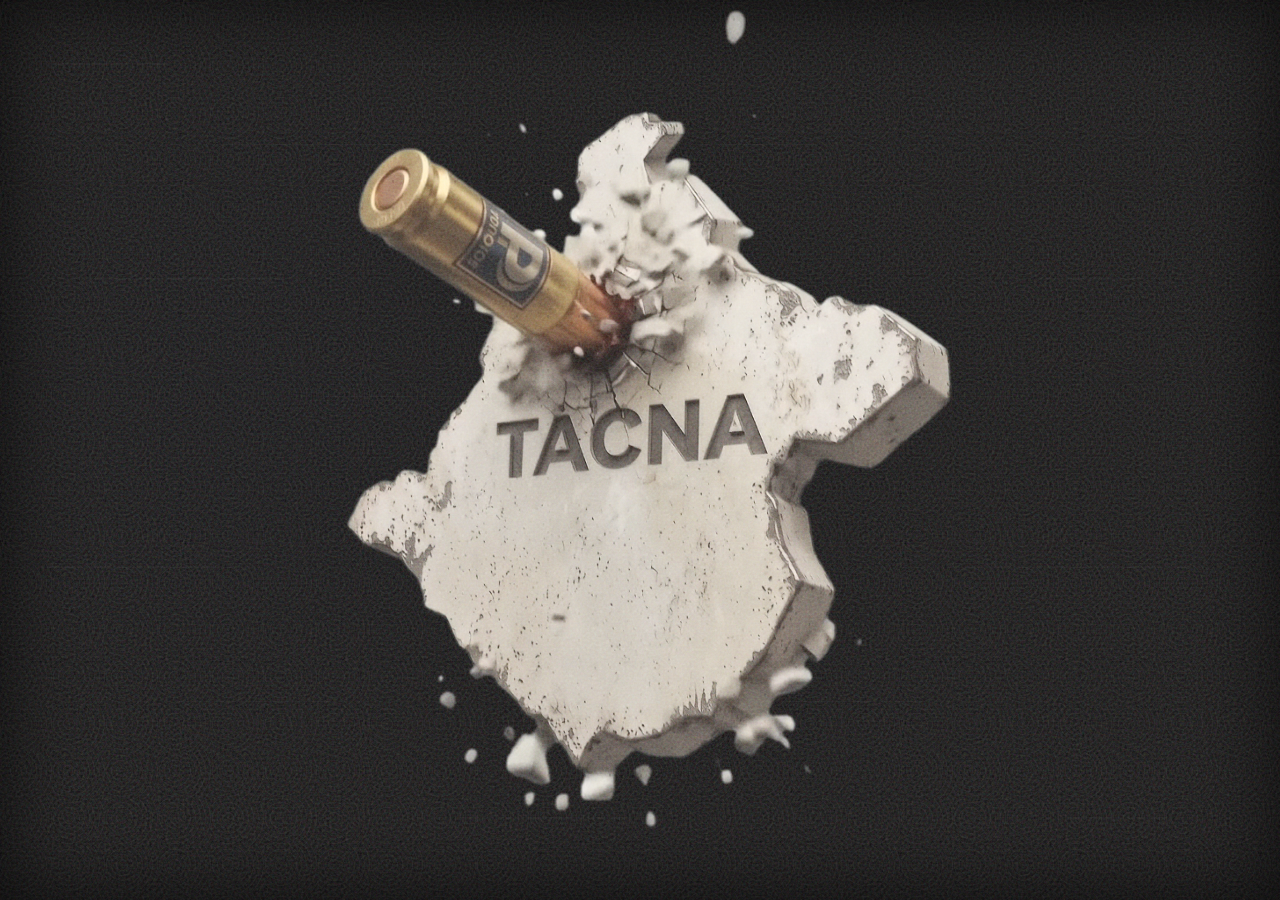
==== commit ebec35f3: "chore: agregar comentario de prueba en index.html Co-authored-by: aider (ollama_chat/devstral:24b) <" ====
--- a/index.html
+++ b/index.html
@@ -112,5 +112,6 @@
       <path class="audio-wave" d="M15 9.5a4 4 0 0 1 0 5M17.5 7a7.5 7.5 0 0 1 0 10"/>
     </svg>
   </button>
+  <!-- PRUEBA AIDER LOCAL -->
 </body>
 </html>
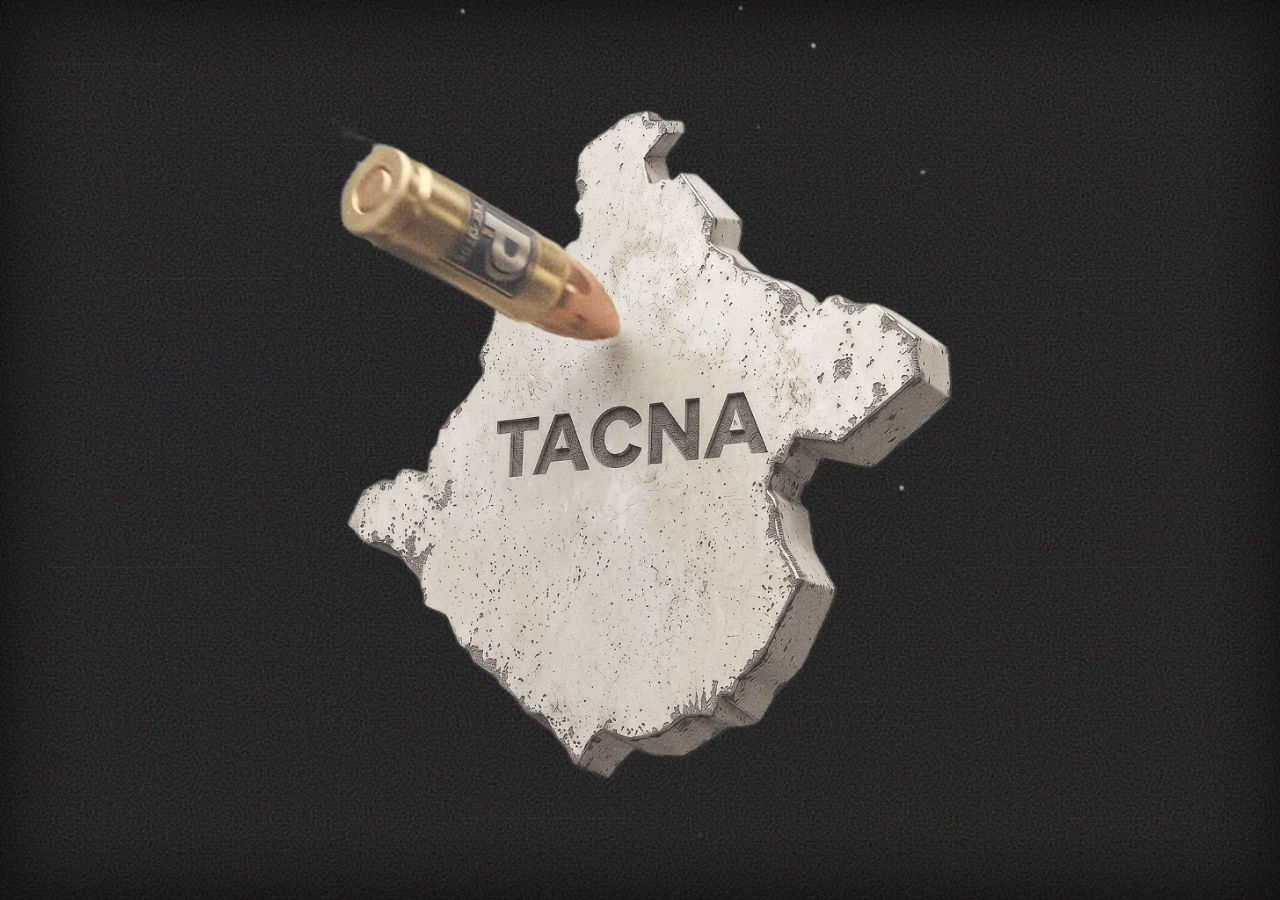
==== commit 76c93038: "23" ====
--- a/index.html
+++ b/index.html
@@ -28,6 +28,7 @@
   <link rel="stylesheet" href="style.css?v=20260926-gallery-fit-2">
   <script src="script.js?v=20260926-gallery-fit-2" defer></script>
   <script src="gallery.js?v=20260926-gallery-fit-2" defer></script>
+  <script src="analytics.js?v=1" defer></script>
   <script src="gallery-videos.js?v=20260926-gallery-fit-2" defer></script>
   <meta name="gallery-api-endpoint" content="https://mafia-tacna-api.acunanuncamas.workers.dev/api/gallery">
 </head>
--- a/style.css
+++ b/style.css
@@ -715,4 +715,5 @@
   .gallery-layout .gallery-heading-row h2 { font-size: 24px; }
   .gallery-layout .bottom-nav a { min-height: 44px; gap: 3px; }
   .gallery-layout .bottom-nav svg { width: 20px; height: 20px; }
-}+}
+/* PRUEBA DIFF AIDER */
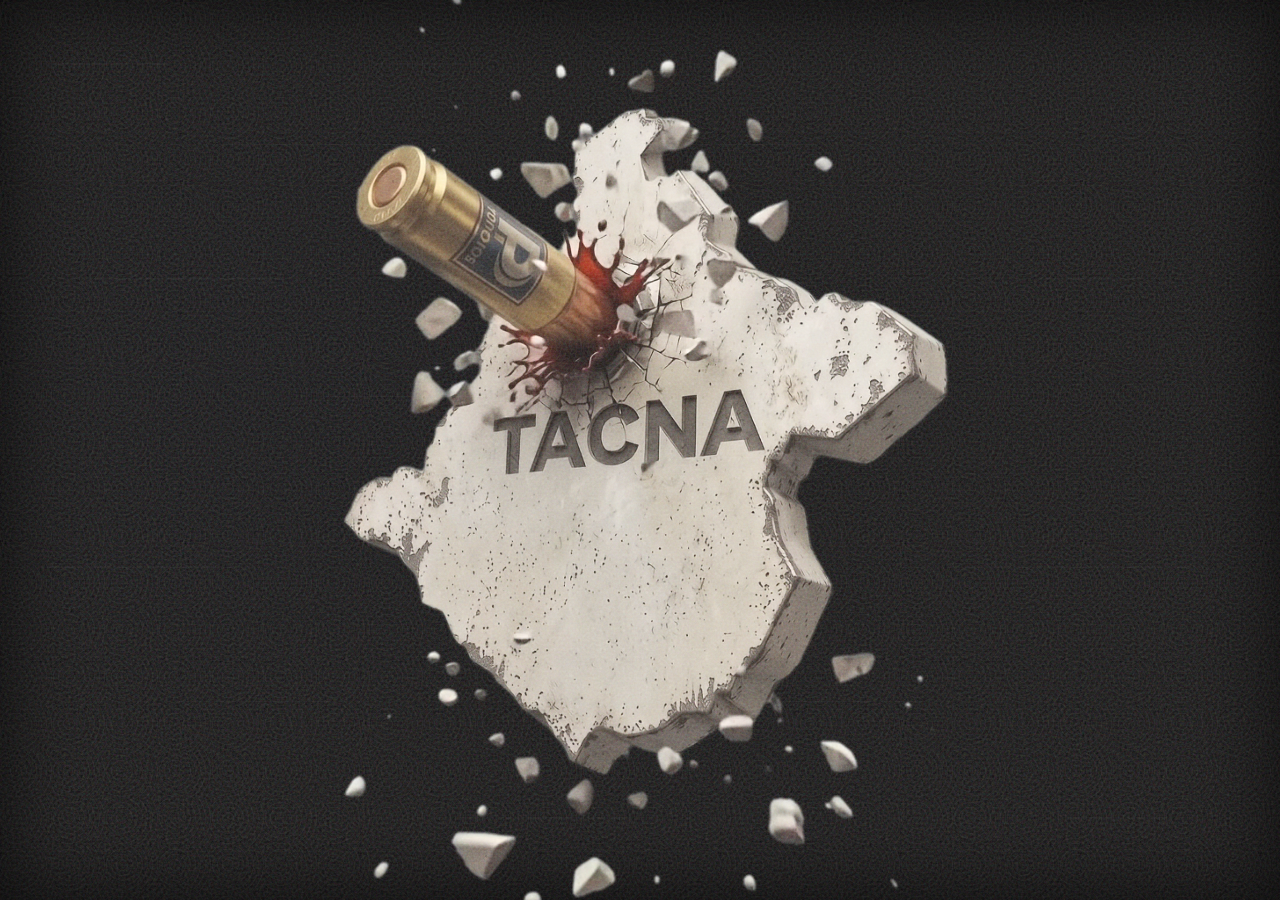
==== commit e72abfcb: "26" ====
--- a/index.html
+++ b/index.html
@@ -26,8 +26,10 @@
   <link rel="preconnect" href="https://fonts.gstatic.com" crossorigin>
   <link href="https://fonts.googleapis.com/css2?family=Special+Elite&family=Staatliches&display=swap" rel="stylesheet">
   <link rel="stylesheet" href="style.css?v=20260926-gallery-fit-2">
+  <link rel="stylesheet" href="news.css?v=1">
   <script src="script.js?v=20260926-gallery-fit-2" defer></script>
   <script src="gallery.js?v=20260926-gallery-fit-2" defer></script>
+  <script src="news.js?v=1" defer></script>
   <script src="analytics.js?v=1" defer></script>
   <script src="gallery-videos.js?v=20260926-gallery-fit-2" defer></script>
   <meta name="gallery-api-endpoint" content="https://mafia-tacna-api.acunanuncamas.workers.dev/api/gallery">
@@ -85,8 +87,18 @@
         <div class="gallery-videos-panel" id="gallery-videos-panel" role="tabpanel" aria-labelledby="gallery-videos-tab" hidden></div>
       </section>
 
+      <section class="news-view" id="news-view" aria-labelledby="news-heading" hidden>
+        <div class="gallery-heading-row news-heading-row">
+          <button class="gallery-back" id="news-back" type="button">← INICIO</button>
+          <p class="news-edition">ARCHIVO ABIERTO / EDICIÓN 001</p>
+        </div>
+        <h2 id="news-heading" tabindex="-1">NOTICIAS<span aria-hidden="true">.</span></h2>
+        <p class="news-demo">PORTADA DE PRUEBA · Noticias ficticias y enlaces de ejemplo.</p>
+        <div class="news-collage" id="news-collage"></div>
+      </section>
+
     <nav class="bottom-nav" aria-label="Navegación principal">
-      <a href="#"><svg viewBox="0 0 32 32" fill="none" stroke="currentColor" stroke-width="1.4" aria-hidden="true"><path d="M7 5h18v23H7zM11 10h10M11 14h10M17 19h4M17 23h4M11 19h3v4h-3z"/></svg><span>NOTICIAS</span></a>
+      <a href="#noticias" id="news-nav-link" aria-controls="news-view"><svg viewBox="0 0 32 32" fill="none" stroke="currentColor" stroke-width="1.4" aria-hidden="true"><path d="M7 5h18v23H7zM11 10h10M11 14h10M17 19h4M17 23h4M11 19h3v4h-3z"/></svg><span>NOTICIAS</span></a>
       <a href="#galeria" id="gallery-nav-link" aria-controls="gallery-view"><svg viewBox="0 0 32 32" fill="none" stroke="currentColor" stroke-width="1.4" aria-hidden="true"><path d="M4 7h24v19H4zM4 23l8-8 6 6 4-4 6 6"/><circle cx="22" cy="12" r="2"/></svg><span class="nav-label">GALERÍA<br>DEL HORROR</span></a>
       <a href="#"><svg viewBox="0 0 32 32" fill="none" stroke="currentColor" stroke-width="1.4" aria-hidden="true"><circle cx="16" cy="16" r="12"/><g fill="currentColor" stroke="none"><circle cx="10" cy="16" r="1.5"/><circle cx="16" cy="16" r="1.5"/><circle cx="22" cy="16" r="1.5"/></g></svg><span>MÁS</span></a>
     </nav>
--- a/news.css
+++ b/news.css
@@ -0,0 +1,65 @@
+/* Public demo edition. All layout rules are scoped to News. */
+.poster.news-open :is(.masthead, .portrait, .statement) { opacity: 0; pointer-events: none; }
+.poster.news-layout { width: min(100%, 1320px); padding-inline: 12px; }
+.news-view { opacity: 0; transition: opacity .36s ease; padding: 8px 0 24px; }
+.news-view.is-visible { opacity: 1; }
+.news-heading-row { justify-content: space-between; margin-bottom: 22px; }
+.news-edition { margin: 0; color: #80caff; font-size: 9px; line-height: 1.6; text-align: right; letter-spacing: .08em; }
+#news-heading { margin: 0; color: var(--paper); font: 400 clamp(66px, 17vw, 160px)/.8 var(--display); letter-spacing: -.035em; text-align: left; text-shadow: 2px 0 var(--red), -2px 0 var(--blue); }
+#news-heading span { color: var(--red); }
+.news-demo { font-size: 10px; line-height: 1.6; letter-spacing: .06em; padding: 12px 0; margin: 16px 0 20px; border-block: 1px solid #635d58; }
+.news-collage { display: grid; grid-template-columns: repeat(2, minmax(0, 1fr)); gap: 12px 9px; align-items: stretch; }
+.news-story { min-width: 0; background: #101013; border-top: 2px solid var(--paper); position: relative; }
+.news-story-link { position: relative; isolation: isolate; display: flex; height: 100%; min-height: 160px; color: var(--paper); text-decoration: none; overflow: hidden; }
+.news-story-copy { position: relative; z-index: 2; display: flex; flex-direction: column; justify-content: space-between; width: 100%; padding: 16px 12px; }
+.news-story-meta { display: flex; flex-wrap: wrap; justify-content: space-between; gap: 8px; font-size: 9px; line-height: 1.5; letter-spacing: .04em; }
+.news-story h3 { margin: 20px 0 12px; font: 400 clamp(24px, 5.7vw, 38px)/1.02 var(--display); overflow-wrap: anywhere; text-transform: uppercase; }
+.news-story-arrow { align-self: flex-end; font: 26px/1 var(--display); }
+.news-story img { position: absolute; inset: 0; width: 100%; height: 100%; object-fit: cover; filter: grayscale(1) contrast(1.2); opacity: .65; transition: filter .2s, opacity .2s; }
+.news-story--image .news-story-link::after { content: ''; position: absolute; inset: 0; z-index: 1; background: linear-gradient(180deg, #0009, #0002 25%, #000e 100%); }
+.news-story--image .news-story-copy { justify-content: flex-end; }
+.news-story--image .news-story-meta { margin-bottom: auto; }
+.news-story--image h3 { text-shadow: 0 2px 5px #000; }
+.news-story--lead, .news-story--manifesto, .news-story--wide, .news-story--feature, .news-story--quote { grid-column: span 2; }
+.news-story--lead .news-story-link { min-height: 350px; }
+.news-story--lead h3 { font-size: clamp(40px, 10vw, 78px); max-width: 15ch; }
+.news-story--dispatch { background: var(--red); border-color: #ff7481; color: #fff; }
+.news-story--dispatch .news-story-link { color: #fff; }
+.news-story--photo .news-story-link { min-height: 250px; }
+.news-story--manifesto { background: #80caff; border-color: var(--blue); transform: rotate(-.4deg); }
+.news-story--manifesto .news-story-link { color: #07090c; }
+.news-story--manifesto h3 { font-size: clamp(46px, 11vw, 76px); max-width: 12ch; }
+.news-story--wide .news-story-link, .news-story--feature .news-story-link { min-height: 280px; }
+.news-story--wide h3, .news-story--feature h3 { font-size: clamp(34px, 8vw, 58px); }
+.news-story--signal { border-color: var(--red); background: #0b1325; }
+.news-story--signal h3 { color: #80caff; }
+.news-story--quote { background: transparent; border-block: 2px solid var(--red); }
+.news-story--quote h3 { color: var(--red); font-size: clamp(36px, 8vw, 55px); }
+.news-story--brief { background: #171414; }
+.news-story--brief:nth-child(even) { border-top-color: #80caff; }
+.news-story-link:focus-visible { outline: 3px solid #80caff; outline-offset: -3px; }
+.news-layout .bottom-nav { position: sticky; bottom: 0; z-index: 10; width: 100%; padding: 10px 0; background: #08080af2; border-top: 1px solid #4c4043; }
+.news-layout .bottom-nav a[aria-current="page"] { color: #80caff; }
+.news-view.is-visible .news-story { animation: news-enter .4s ease both; animation-delay: var(--news-delay, 0ms); }
+@keyframes news-enter { from { opacity: 0; translate: 0 8px; } to { opacity: 1; translate: 0 0; } }
+@media (hover: hover) { .news-story-link:hover img { filter: grayscale(.3) contrast(1.1); opacity: .85; } .news-story-link:hover h3 { text-decoration: underline; text-decoration-thickness: 1px; text-underline-offset: 4px; } }
+@media (min-width: 700px) {
+  .poster.news-layout { padding-inline: 24px; }
+  .news-edition { font-size: 11px; }
+  .news-collage { grid-template-columns: repeat(12, minmax(0, 1fr)); grid-auto-rows: minmax(105px, auto); gap: 16px; }
+  .news-story { grid-column: span 4; }
+  .news-story-copy { padding: 20px; }
+  .news-story--lead { grid-column: span 8; grid-row: span 2; }
+  .news-story--lead .news-story-link { min-height: 430px; }
+  .news-story--dispatch, .news-story--photo { grid-column: span 4; }
+  .news-story--photo .news-story-link { min-height: 230px; }
+  .news-story--manifesto { grid-column: span 5; grid-row: span 2; }
+  .news-story--wide { grid-column: span 7; grid-row: span 2; margin-top: 12px; }
+  .news-story--feature { grid-column: span 6; grid-row: span 2; }
+  .news-story--quote { grid-column: span 6; }
+  .news-story--brief:nth-last-child(-n+2) { grid-column: span 3; }
+}
+@media (prefers-reduced-motion: reduce) {
+  .news-view, .news-story img { transition: none; }
+  .news-view.is-visible .news-story { animation: none; }
+}
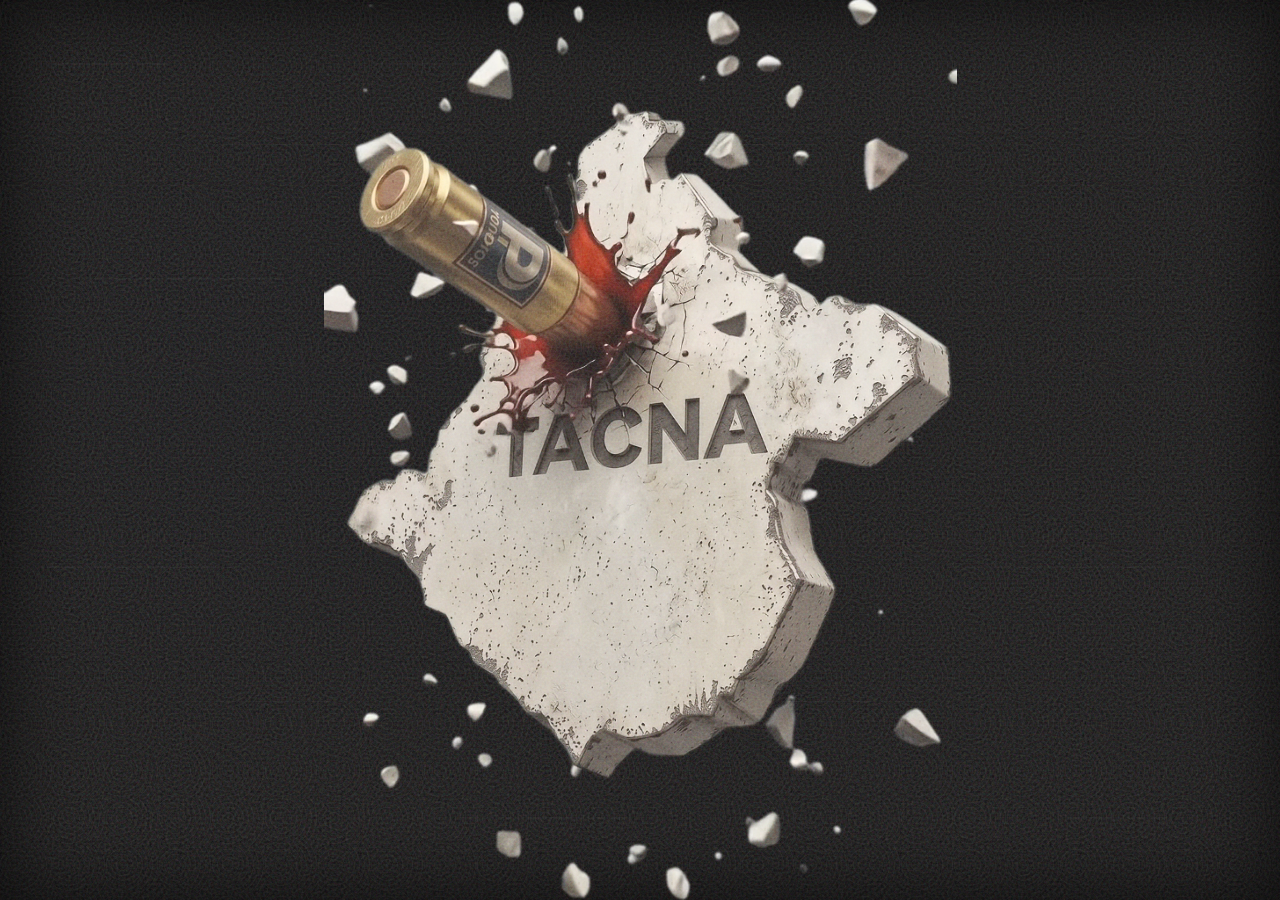
==== commit ca932184: "27" ====
--- a/index.html
+++ b/index.html
@@ -29,7 +29,7 @@
   <link rel="stylesheet" href="news.css?v=1">
   <script src="script.js?v=20260926-gallery-fit-2" defer></script>
   <script src="gallery.js?v=20260926-gallery-fit-2" defer></script>
-  <script src="news.js?v=1" defer></script>
+  <script src="news.js?v=2" defer></script>
   <script src="analytics.js?v=1" defer></script>
   <script src="gallery-videos.js?v=20260926-gallery-fit-2" defer></script>
   <meta name="gallery-api-endpoint" content="https://mafia-tacna-api.acunanuncamas.workers.dev/api/gallery">
